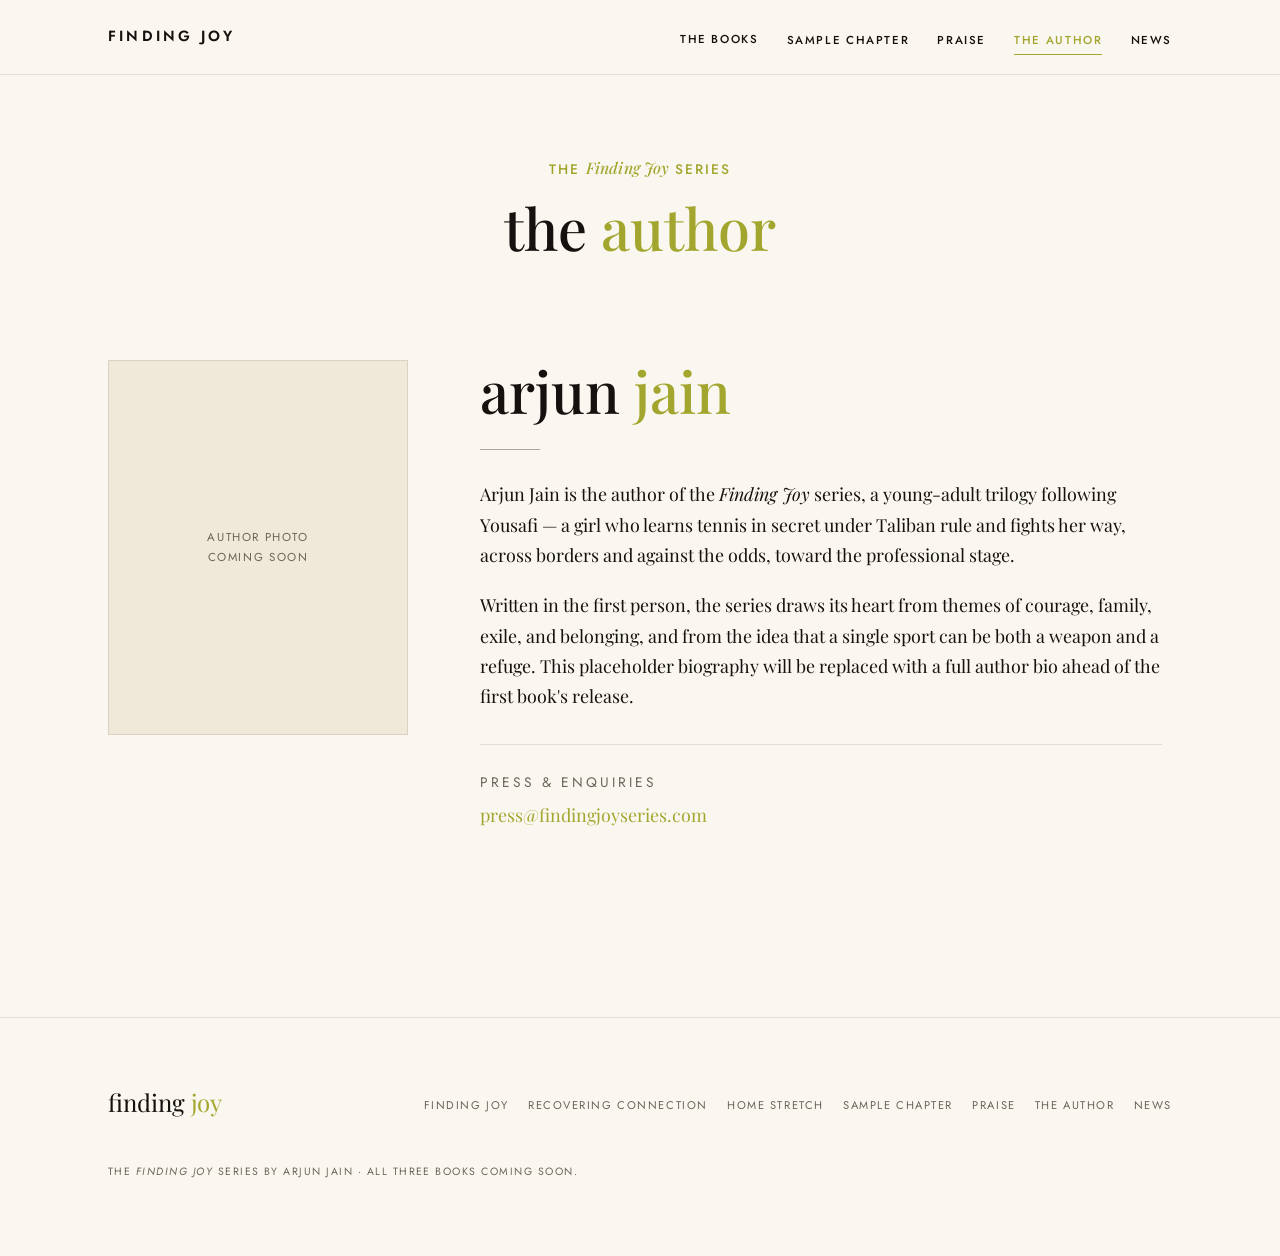
==== author.html @ 0d33d724 "Build Finding Joy series marketing website Static, no-backend marketing site for the "Finding Joy" Y" ====
<!DOCTYPE html>
<html lang="en">
<head>
  <meta charset="UTF-8">
  <meta name="viewport" content="width=device-width, initial-scale=1.0">

  <title>The Author — Arjun Jain | Finding Joy series</title>
  <meta name="description" content="About Arjun Jain, author of the Finding Joy series — a young-adult trilogy about courage, family, exile, and tennis.">
  <link rel="canonical" href="https://findingjoyseries.com/author.html">

  <meta property="og:type" content="profile">
  <meta property="og:site_name" content="Finding Joy">
  <meta property="og:title" content="The Author — Arjun Jain">
  <meta property="og:description" content="About Arjun Jain, author of the Finding Joy series.">
  <meta property="og:url" content="https://findingjoyseries.com/author.html">
  <meta property="og:image" content="https://findingjoyseries.com/assets/covers/finding-joy.jpg">
  <meta name="twitter:card" content="summary_large_image">
  <meta name="twitter:title" content="The Author — Arjun Jain">
  <meta name="twitter:description" content="About Arjun Jain, author of the Finding Joy series.">
  <meta name="twitter:image" content="https://findingjoyseries.com/assets/covers/finding-joy.jpg">

  <link rel="icon" href="favicon.svg" type="image/svg+xml">
  <link rel="preconnect" href="https://fonts.googleapis.com">
  <link rel="preconnect" href="https://fonts.gstatic.com" crossorigin>
  <link href="https://fonts.googleapis.com/css2?family=Playfair+Display:ital,wght@0,400;0,500;0,600;1,400;1,500&family=Cormorant+Garamond:ital@0;1&family=Jost:wght@400;500;600&display=swap" rel="stylesheet">
  <script>document.documentElement.className += " js";</script>
  <link rel="stylesheet" href="assets/css/styles.css">
</head>
<body>
  <a class="skip-link" href="#main">Skip to content</a>

  <header class="nav" data-nav>
    <div class="wrap nav__inner">
      <a class="nav__brand" href="index.html" aria-label="Finding Joy — home">Finding Joy</a>
      <nav aria-label="Primary">
        <ul class="nav__list">
          <li class="nav__item nav__item--has-menu">
            <button type="button" class="nav__link" data-dropdown-trigger aria-expanded="false" aria-haspopup="true">The Books</button>
            <ul class="nav__menu">
              <li><a href="books/finding-joy.html">Finding Joy</a></li>
              <li><a href="books/recovering-connection.html">Recovering Connection</a></li>
              <li><a href="books/home-stretch.html">Home Stretch</a></li>
            </ul>
          </li>
          <li class="nav__item"><a class="nav__link" href="sample-chapter.html">Sample Chapter</a></li>
          <li class="nav__item"><a class="nav__link" href="praise.html">Praise</a></li>
          <li class="nav__item"><a class="nav__link" href="author.html" aria-current="page">The Author</a></li>
          <li class="nav__item"><a class="nav__link" href="news.html">News</a></li>
        </ul>
      </nav>
      <button type="button" class="nav__toggle" data-menu-toggle aria-expanded="false" aria-controls="mobile-menu" aria-label="Open menu">
        <span></span><span></span><span></span>
      </button>
    </div>
  </header>

  <div class="mobile-menu" id="mobile-menu" data-mobile-menu>
    <button type="button" class="mobile-menu__close" data-menu-close aria-label="Close menu">&times;</button>
    <ul class="mobile-menu__list">
      <li>
        <span class="mobile-menu__link" aria-hidden="true">The Books</span>
        <ul class="mobile-menu__sub">
          <li><a href="books/finding-joy.html">Finding Joy</a></li>
          <li><a href="books/recovering-connection.html">Recovering Connection</a></li>
          <li><a href="books/home-stretch.html">Home Stretch</a></li>
        </ul>
      </li>
      <li><a class="mobile-menu__link" href="sample-chapter.html">Sample Chapter</a></li>
      <li><a class="mobile-menu__link" href="praise.html">Praise</a></li>
      <li><a class="mobile-menu__link" href="author.html">The Author</a></li>
      <li><a class="mobile-menu__link" href="news.html">News</a></li>
    </ul>
  </div>

  <main id="main">
    <header class="page-head wrap">
      <p class="series-line">The <em>Finding Joy</em> series</p>
      <h1 class="page-head__title">the <span class="key">author</span></h1>
    </header>

    <section class="section section--tight wrap">
      <div class="author">
        <div class="author__photo-frame reveal">
          <!--
            Author photo: drop a file at assets/author.jpg (portrait, ~4:5).
            If the file is missing, the graceful fallback below is shown.
            The onerror handler hides the broken image and reveals the note.
          -->
          <img src="assets/author.jpg" alt="Portrait of author Arjun Jain"
               onerror="this.style.display='none';this.nextElementSibling.style.display='flex';">
          <div class="author__photo-fallback" style="display:none;">
            <span>Author photo<br>coming soon</span>
          </div>
        </div>

        <div class="author__body reveal">
          <h2 class="author__name">arjun <span style="color:var(--olive);">jain</span></h2>
          <hr class="rule rule--left">

          <!-- REPLACEABLE PLACEHOLDER BIO — swap for the final author biography. -->
          <p>Arjun Jain is the author of the <em>Finding Joy</em> series, a young-adult trilogy
          following Yousafi — a girl who learns tennis in secret under Taliban rule and fights her
          way, across borders and against the odds, toward the professional stage.</p>
          <p>Written in the first person, the series draws its heart from themes of courage, family,
          exile, and belonging, and from the idea that a single sport can be both a weapon and a
          refuge. This placeholder biography will be replaced with a full author bio ahead of the
          first book's release.</p>
          <!-- END REPLACEABLE PLACEHOLDER BIO -->

          <div class="author__contact">
            <p class="author__contact-label">Press &amp; enquiries</p>
            <!-- TODO: replace with a real contact address before launch. -->
            <p><a href="mailto:press@findingjoyseries.com">press@findingjoyseries.com</a></p>
          </div>
        </div>
      </div>
    </section>
  </main>

  <footer class="footer">
    <div class="wrap footer__inner">
      <a class="footer__brand" href="index.html">finding <span class="key">joy</span></a>
      <ul class="footer__nav">
        <li><a href="books/finding-joy.html">Finding Joy</a></li>
        <li><a href="books/recovering-connection.html">Recovering Connection</a></li>
        <li><a href="books/home-stretch.html">Home Stretch</a></li>
        <li><a href="sample-chapter.html">Sample Chapter</a></li>
        <li><a href="praise.html">Praise</a></li>
        <li><a href="author.html">The Author</a></li>
        <li><a href="news.html">News</a></li>
      </ul>
      <p class="footer__meta">The <em>Finding Joy</em> series by Arjun Jain · All three books coming soon.</p>
    </div>
  </footer>

  <script src="assets/js/main.js"></script>
</body>
</html>
---- assets/css/styles.css ----
/* ============================================================
   FINDING JOY — series marketing site
   Design system derived directly from the book covers.
   Palette, type roles and the thin-rule divider all mirror
   the printed covers. Keep specificity flat and predictable.
   ============================================================ */

/* ----- 1. DESIGN TOKENS ----------------------------------- */
:root {
  /* Palette — pulled from the covers */
  --ivory: #FAF7F0;   /* page background — warm off-white */
  --ink:   #14110F;   /* primary text, first title line */
  --olive: #A3A62E;   /* accent — second title line, links, rules */
  --warm:  #C8A87C;   /* secondary warm tone (golden light) */
  --muted: #6B6459;   /* captions, metadata, secondary text */

  /* Derived tints */
  --ink-10: rgba(20, 17, 15, 0.10);
  --ink-15: rgba(20, 17, 15, 0.15);
  --ink-60: rgba(20, 17, 15, 0.60);
  --olive-12: rgba(163, 166, 46, 0.12);

  /* Type families */
  --serif: "Playfair Display", "Cormorant Garamond", Georgia, "Times New Roman", serif;
  --sans:  "Jost", "Montserrat", system-ui, -apple-system, "Segoe UI", sans-serif;

  /* Fluid type scale */
  --step--1: clamp(0.78rem, 0.75rem + 0.15vw, 0.86rem);
  --step-0:  clamp(1rem, 0.96rem + 0.2vw, 1.12rem);
  --step-1:  clamp(1.2rem, 1.1rem + 0.5vw, 1.5rem);
  --step-2:  clamp(1.5rem, 1.3rem + 1vw, 2.2rem);
  --step-3:  clamp(2.2rem, 1.7rem + 2.4vw, 3.6rem);
  --step-4:  clamp(3rem, 2rem + 5vw, 6rem);

  /* Rhythm */
  --measure: 64ch;
  --gutter: clamp(1.25rem, 4vw, 3rem);
  --section-y: clamp(3.5rem, 8vw, 7rem);
  --nav-h: 74px;

  /* Letter-spacing for the sans role */
  --track: 0.22em;
  --track-tight: 0.14em;
}

/* ----- 2. RESET / BASE ------------------------------------ */
*, *::before, *::after { box-sizing: border-box; }

html {
  scroll-behavior: smooth;
  -webkit-text-size-adjust: 100%;
}

body {
  margin: 0;
  background: var(--ivory);
  color: var(--ink);
  font-family: var(--serif);
  font-size: var(--step-0);
  line-height: 1.7;
  font-feature-settings: "kern" 1, "liga" 1;
  -webkit-font-smoothing: antialiased;
  text-rendering: optimizeLegibility;
}

img { max-width: 100%; height: auto; display: block; }

a { color: var(--olive); text-decoration: none; }
a:hover { text-decoration: underline; text-underline-offset: 0.25em; }

h1, h2, h3, h4 { margin: 0; font-weight: 500; line-height: 1.05; }
p { margin: 0 0 1.1em; }

::selection { background: var(--olive-12); }

/* Visible keyboard focus — olive ring */
:focus-visible {
  outline: 2px solid var(--olive);
  outline-offset: 3px;
}

/* ----- 3. ACCESSIBILITY HELPERS --------------------------- */
.skip-link {
  position: absolute;
  left: 50%;
  top: 0;
  transform: translate(-50%, -120%);
  background: var(--ink);
  color: var(--ivory);
  padding: 0.7em 1.4em;
  font-family: var(--sans);
  font-size: var(--step--1);
  letter-spacing: var(--track-tight);
  text-transform: uppercase;
  z-index: 200;
  transition: transform 0.2s ease;
}
.skip-link:focus { transform: translate(-50%, 0); text-decoration: none; }

.visually-hidden {
  position: absolute !important;
  width: 1px; height: 1px;
  padding: 0; margin: -1px;
  overflow: hidden; clip: rect(0 0 0 0);
  white-space: nowrap; border: 0;
}

/* ----- 4. LAYOUT PRIMITIVES ------------------------------- */
.wrap {
  width: 100%;
  max-width: 1160px;
  margin-inline: auto;
  padding-inline: var(--gutter);
}
.wrap--narrow { max-width: 820px; }

.section { padding-block: var(--section-y); }
.section--tight { padding-block: clamp(2.5rem, 5vw, 4rem); }

.center { text-align: center; }
.stack > * + * { margin-top: 1.1em; }

/* ----- 5. SHARED TYPE ROLES ------------------------------- */

/* Role 3: geometric sans, all caps, wide tracking */
.eyebrow,
.label,
.nav__link,
.btn,
.badge,
.series-line {
  font-family: var(--sans);
  text-transform: uppercase;
}

/* Role 4: series line — small uppercase olive, italic serif "Finding Joy" */
.series-line {
  font-size: var(--step--1);
  letter-spacing: var(--track-tight);
  color: var(--olive);
  font-weight: 500;
}
.series-line em,
.series-line .serieswordmark {
  font-family: var(--serif);
  font-style: italic;
  text-transform: none;
  letter-spacing: 0.01em;
  font-size: 1.15em;
}

/* Generic eyebrow (e.g. "BOOK 1 · SAMPLE CHAPTER") */
.eyebrow {
  font-size: var(--step--1);
  letter-spacing: var(--track);
  color: var(--olive);
  font-weight: 500;
  margin: 0 0 1.4rem;
}

/* Signature detail: short thin centered rule between title & byline */
.rule {
  width: 60px;
  height: 1px;
  border: 0;
  background: var(--ink);
  opacity: 0.35;
  margin: 1.8rem auto;
}
.rule--left { margin-inline: 0; }

/* Role 1: display / book titles — lowercase serif, two lines */
.book-title {
  font-family: var(--serif);
  text-transform: lowercase;
  font-weight: 500;
  line-height: 0.98;
  letter-spacing: -0.01em;
  margin: 0;
}
.book-title .line-1 { display: block; color: var(--ink); }
.book-title .line-2 { display: block; color: var(--olive); }

/* Role 2: tagline — serif, generous leading, one olive key word */
.tagline {
  font-family: var(--serif);
  font-weight: 400;
  color: var(--ink);
  line-height: 1.5;
}
.tagline .key { color: var(--olive); }

/* ----- 6. BUTTONS ----------------------------------------- */
/* Thin-bordered rectangles, uppercase, letter-spaced. No pills. */
.btn {
  display: inline-block;
  font-size: var(--step--1);
  letter-spacing: var(--track);
  font-weight: 500;
  color: var(--ink);
  border: 1px solid var(--ink);
  background: transparent;
  padding: 0.9em 1.8em;
  cursor: pointer;
  transition: background-color 0.25s ease, color 0.25s ease;
  text-align: center;
}
.btn:hover {
  background: var(--ink);
  color: var(--ivory);
  text-decoration: none;
}
.btn--olive { border-color: var(--olive); color: var(--olive); }
.btn--olive:hover { background: var(--olive); color: var(--ivory); }

/* Inert "Coming Soon" retailer buttons */
.btn--inert {
  opacity: 0.45;
  cursor: not-allowed;
  border-style: dashed;
}
.btn--inert:hover { background: transparent; color: var(--ink); text-decoration: none; }

/* ----- 7. BADGES ------------------------------------------ */
.badge {
  display: inline-block;
  font-family: var(--sans);
  font-size: 0.7rem;
  letter-spacing: var(--track);
  font-weight: 500;
  color: var(--olive);
  border: 1px solid var(--olive);
  padding: 0.45em 0.9em;
  line-height: 1;
}
.badge--solid { background: var(--olive); color: var(--ivory); border-color: var(--olive); }

/* ============================================================
   8. NAVIGATION
   ============================================================ */
.nav {
  position: sticky;
  top: 0;
  z-index: 100;
  background: var(--ivory);
  border-bottom: 1px solid var(--ink-10);
  transition: padding 0.25s ease, box-shadow 0.25s ease;
}
.nav__inner {
  display: flex;
  align-items: center;
  justify-content: space-between;
  gap: 1rem;
  height: var(--nav-h);
  transition: height 0.25s ease;
}
/* Condense slightly on scroll */
.nav.is-scrolled .nav__inner { height: 60px; }

.nav__brand {
  font-family: var(--sans);
  text-transform: uppercase;
  letter-spacing: var(--track);
  font-size: 0.92rem;
  font-weight: 600;
  color: var(--ink);
  white-space: nowrap;
}
.nav__brand:hover { text-decoration: none; color: var(--olive); }

.nav__list {
  display: flex;
  align-items: center;
  gap: clamp(1rem, 2.2vw, 2rem);
  list-style: none;
  margin: 0;
  padding: 0;
}
.nav__link {
  font-size: 0.72rem;
  letter-spacing: var(--track-tight);
  font-weight: 500;
  color: var(--ink);
  padding: 0.5em 0;
  background: none;
  border: 0;
  cursor: pointer;
}
.nav__link:hover,
.nav__link[aria-current="page"] { color: var(--olive); text-decoration: none; }
.nav__link[aria-current="page"] { border-bottom: 1px solid var(--olive); }

/* Dropdown — THE BOOKS */
.nav__item--has-menu { position: relative; }
.nav__menu {
  position: absolute;
  top: 100%;
  left: 50%;
  transform: translateX(-50%);
  min-width: 232px;
  background: var(--ivory);
  border: 1px solid var(--ink-10);
  padding: 0.5rem 0;
  margin-top: 0.4rem;
  list-style: none;
  opacity: 0;
  visibility: hidden;
  transition: opacity 0.18s ease, visibility 0.18s ease;
}
.nav__item--has-menu:hover .nav__menu,
.nav__item--has-menu:focus-within .nav__menu,
.nav__menu.is-open { opacity: 1; visibility: visible; }
.nav__menu li { margin: 0; }
.nav__menu a {
  display: block;
  padding: 0.6em 1.4em;
  font-family: var(--serif);
  text-transform: none;
  letter-spacing: normal;
  font-size: 0.98rem;
  color: var(--ink);
}
.nav__menu a:hover { color: var(--olive); background: var(--olive-12); text-decoration: none; }

.nav__toggle {
  display: none;
  flex-direction: column;
  justify-content: center;
  gap: 5px;
  width: 40px; height: 40px;
  background: none; border: 0; padding: 8px; cursor: pointer;
}
.nav__toggle span {
  display: block; height: 1.5px; width: 100%;
  background: var(--ink); transition: transform 0.25s ease, opacity 0.25s ease;
}

/* Full-screen mobile overlay */
.mobile-menu {
  position: fixed;
  inset: 0;
  z-index: 150;
  background: var(--ivory);
  display: flex;
  flex-direction: column;
  padding: calc(var(--nav-h) + 1rem) var(--gutter) 2rem;
  transform: translateY(-100%);
  visibility: hidden;
  transition: transform 0.32s ease, visibility 0.32s ease;
  overflow-y: auto;
}
.mobile-menu.is-open { transform: translateY(0); visibility: visible; }
.mobile-menu__close {
  position: absolute;
  top: 18px; right: var(--gutter);
  width: 44px; height: 44px;
  background: none; border: 0; cursor: pointer;
  font-size: 1.8rem; color: var(--ink); line-height: 1;
}
.mobile-menu__list { list-style: none; margin: 0; padding: 0; }
.mobile-menu__list > li { border-bottom: 1px solid var(--ink-10); }
.mobile-menu__link {
  display: block;
  font-family: var(--sans);
  text-transform: uppercase;
  letter-spacing: var(--track-tight);
  font-size: 1.05rem;
  color: var(--ink);
  padding: 1.05rem 0;
}
.mobile-menu__link:hover { color: var(--olive); text-decoration: none; }
.mobile-menu__sub { list-style: none; margin: 0 0 0.8rem; padding: 0 0 0 1rem; }
.mobile-menu__sub a {
  display: block;
  font-family: var(--serif);
  text-transform: none;
  font-size: 1rem;
  color: var(--muted);
  padding: 0.5rem 0;
}

/* ============================================================
   9. HERO (home)
   ============================================================ */
.hero {
  position: relative;
  min-height: min(88vh, 780px);
  display: grid;
  align-items: center;
  overflow: hidden;
  background: linear-gradient(180deg, var(--ivory) 0%, #f3ecdd 100%);
}
.hero__inner {
  position: relative;
  z-index: 2;
  text-align: center;
  padding-block: clamp(3rem, 9vw, 6rem);
}
.hero__tagline {
  font-size: var(--step-1);
  max-width: 22ch;
  margin-inline: auto;
}
.hero__title {
  font-family: var(--serif);
  text-transform: lowercase;
  font-weight: 500;
  line-height: 0.92;
  margin: 1.2rem 0 0.4rem;
  letter-spacing: -0.015em;
}
.hero__title .line-1 { display: block; color: var(--ink); font-size: var(--step-4); }
.hero__title .line-2 { display: block; color: var(--olive); font-size: var(--step-4); }
.hero__coming {
  font-family: var(--sans);
  text-transform: uppercase;
  letter-spacing: var(--track);
  font-size: var(--step--1);
  color: var(--muted);
  margin-top: 1.6rem;
}
.hero__coming strong { color: var(--olive); font-weight: 600; }
.hero__byline {
  font-family: var(--sans);
  text-transform: uppercase;
  letter-spacing: var(--track);
  font-size: var(--step--1);
  color: var(--ink);
  margin-top: 0.4rem;
}

/* ============================================================
   10. SECTION HEADINGS
   ============================================================ */
.section-head { text-align: center; margin-bottom: clamp(2rem, 5vw, 3.5rem); }
.section-head__title {
  font-family: var(--serif);
  text-transform: lowercase;
  font-size: var(--step-2);
  color: var(--ink);
}
.section-head__title .key { color: var(--olive); }
.lead {
  font-size: var(--step-1);
  color: var(--ink);
  max-width: 46ch;
  margin-inline: auto;
  line-height: 1.6;
}

/* ============================================================
   11. BOOKS ROW (home)
   ============================================================ */
.books-row {
  display: grid;
  grid-template-columns: repeat(3, 1fr);
  gap: clamp(1.5rem, 4vw, 3rem);
}
.book-card { text-align: center; }
.book-card__cover {
  position: relative;
  display: block;
  overflow: hidden;
  border: 1px solid var(--ink-10);
}
.book-card__cover img {
  width: 100%;
  aspect-ratio: 1024 / 1536;
  object-fit: cover;
  transition: transform 0.6s ease;
}
.book-card__cover:hover img { transform: scale(1.03); }
.book-card__badge {
  position: absolute;
  top: 0.9rem; left: 0.9rem;
  background: var(--ivory);
}
.book-card__title {
  font-family: var(--serif);
  text-transform: lowercase;
  font-size: var(--step-1);
  margin-top: 1.2rem;
  line-height: 1;
}
.book-card__title .line-1 { color: var(--ink); }
.book-card__title .line-2 { color: var(--olive); }
.book-card__tagline {
  font-size: var(--step--1);
  color: var(--muted);
  margin-top: 0.6rem;
  line-height: 1.5;
}
.book-card__tagline .key { color: var(--olive); }
.book-card__link {
  display: inline-block;
  margin-top: 0.9rem;
  font-family: var(--sans);
  text-transform: uppercase;
  letter-spacing: var(--track-tight);
  font-size: 0.68rem;
  color: var(--ink);
  border-bottom: 1px solid var(--olive);
  padding-bottom: 2px;
}
.book-card__link:hover { color: var(--olive); text-decoration: none; }

/* ============================================================
   12. PULL-QUOTE BLOCK
   ============================================================ */
.pullquote {
  background: #f3ecdd;
  text-align: center;
}
.pullquote__text {
  font-family: var(--serif);
  font-style: italic;
  font-size: var(--step-2);
  line-height: 1.4;
  color: var(--ink);
  max-width: 24ch;
  margin: 0 auto;
}
.pullquote__cite {
  display: block;
  font-family: var(--sans);
  font-style: normal;
  text-transform: uppercase;
  letter-spacing: var(--track);
  font-size: var(--step--1);
  color: var(--muted);
  margin-top: 1.8rem;
}

/* ============================================================
   13. ENDORSEMENTS
   ============================================================ */
.endorse-grid {
  display: grid;
  grid-template-columns: repeat(auto-fit, minmax(280px, 1fr));
  gap: clamp(1.25rem, 3vw, 2rem);
}
.endorse-card {
  border: 1px solid var(--ink-10);
  padding: clamp(1.6rem, 3vw, 2.4rem);
  position: relative;
  background: var(--ivory);
  display: flex;
  flex-direction: column;
}
.endorse-card__quote {
  font-family: var(--serif);
  font-size: var(--step-0);
  line-height: 1.6;
  color: var(--ink);
  position: relative;
  padding-top: 1.6rem;
}
.endorse-card__quote::before {
  content: "\201C";
  position: absolute;
  top: -0.35em; left: -0.06em;
  font-family: var(--serif);
  font-size: 3.4rem;
  line-height: 1;
  color: var(--olive);
}
.endorse-card__attr {
  margin-top: auto;
  padding-top: 1.4rem;
}
.endorse-card__name {
  font-family: var(--sans);
  text-transform: uppercase;
  letter-spacing: var(--track-tight);
  font-size: var(--step--1);
  color: var(--ink);
  font-weight: 600;
}
.endorse-card__credential {
  font-family: var(--sans);
  text-transform: uppercase;
  letter-spacing: var(--track-tight);
  font-size: 0.72rem;
  color: var(--muted);
  margin-top: 0.3rem;
}
/* Featured cards render larger */
.endorse-card--featured {
  grid-column: span 2;
  border-color: var(--olive);
}
.endorse-card--featured .endorse-card__quote { font-size: var(--step-1); }
@media (max-width: 620px) {
  .endorse-card--featured { grid-column: span 1; }
}

/* ============================================================
   14. NEWSLETTER
   ============================================================ */
.newsletter { text-align: center; background: var(--ink); color: var(--ivory); }
.newsletter .section-head__title { color: var(--ivory); }
.newsletter .lead { color: rgba(250, 247, 240, 0.78); }
.newsletter__form {
  display: flex;
  gap: 0.75rem;
  max-width: 480px;
  margin: 2rem auto 0;
  flex-wrap: wrap;
  justify-content: center;
}
.newsletter__input {
  flex: 1 1 240px;
  background: transparent;
  border: 1px solid rgba(250, 247, 240, 0.4);
  color: var(--ivory);
  font-family: var(--sans);
  font-size: var(--step--1);
  letter-spacing: var(--track-tight);
  padding: 0.9em 1.1em;
}
.newsletter__input::placeholder { color: rgba(250, 247, 240, 0.5); }
.newsletter__input:focus-visible { outline-color: var(--warm); }
.newsletter .btn {
  color: var(--ivory);
  border-color: var(--ivory);
}
.newsletter .btn:hover { background: var(--ivory); color: var(--ink); }
.newsletter__note {
  font-family: var(--sans);
  text-transform: uppercase;
  letter-spacing: var(--track-tight);
  font-size: 0.72rem;
  color: var(--warm);
  min-height: 1.2em;
  margin-top: 1.2rem;
}

/* ============================================================
   15. BOOK PAGE (detail)
   ============================================================ */
.book-detail {
  display: grid;
  grid-template-columns: minmax(0, 0.85fr) minmax(0, 1fr);
  gap: clamp(2rem, 6vw, 5rem);
  align-items: start;
}
.book-detail__cover {
  border: 1px solid var(--ink-10);
  position: sticky;
  top: calc(var(--nav-h) + 1.5rem);
}
.book-detail__cover img { width: 100%; aspect-ratio: 1024 / 1536; object-fit: cover; }
.book-detail__body { padding-top: 0.5rem; }
.book-detail__title {
  font-size: var(--step-3);
  margin: 1rem 0 1.4rem;
}
.book-detail__tagline {
  font-size: var(--step-1);
  max-width: 28ch;
  margin-bottom: 1.8rem;
}
.book-detail__desc {
  color: var(--ink);
  max-width: 60ch;
}
.book-detail__desc p { margin-bottom: 1em; }

@media (max-width: 760px) {
  .book-detail { grid-template-columns: 1fr; }
  .book-detail__cover {
    position: static;
    max-width: 320px;
    margin-inline: auto;
  }
  .book-detail__body { text-align: center; }
  .book-detail__tagline, .book-detail__desc { margin-inline: auto; }
  .book-detail .rule { margin-inline: auto; }
}

/* ----- Purchase links block ------------------------------- */
.purchase {
  border-top: 1px solid var(--ink-10);
  margin-top: 2.4rem;
  padding-top: 2rem;
}
.purchase__label {
  font-family: var(--sans);
  text-transform: uppercase;
  letter-spacing: var(--track);
  font-size: var(--step--1);
  color: var(--muted);
  margin-bottom: 1.2rem;
}
.purchase__list {
  display: grid;
  grid-template-columns: repeat(auto-fit, minmax(150px, 1fr));
  gap: 0.75rem;
  list-style: none;
  margin: 0; padding: 0;
}
.purchase__note {
  font-family: var(--sans);
  text-transform: uppercase;
  letter-spacing: var(--track-tight);
  font-size: 0.68rem;
  color: var(--muted);
  margin-top: 1.2rem;
}

/* ============================================================
   16. SAMPLE CHAPTER (reading page)
   ============================================================ */
.reading-progress {
  position: fixed;
  top: 0; left: 0;
  height: 2px;
  width: 0;
  background: var(--olive);
  z-index: 120;
  transition: width 0.05s linear;
}
.reader {
  max-width: 40rem;   /* ~ 64ch measure */
  margin-inline: auto;
  padding-block: clamp(3rem, 7vw, 5.5rem);
}
.reader__head { text-align: center; margin-bottom: 3rem; }
.reader__title {
  font-family: var(--serif);
  text-transform: lowercase;
  font-size: var(--step-3);
  color: var(--ink);
  line-height: 1;
}
.reader__subtitle {
  font-family: var(--serif);
  font-style: italic;
  color: var(--muted);
  font-size: var(--step-1);
  margin-top: 0.6rem;
}
.reader__body { font-size: var(--step-0); line-height: 1.8; }
.reader__body p { margin: 0 0 1.5em; text-align: left; }
/* Interior-monologue lines set apart in olive italic serif */
.reader__body .inner-thought {
  color: var(--olive);
  font-style: italic;
  text-align: center;
  margin-block: 2em;
}
/* Umpire calls / score announcements — quiet, centered */
.reader__body .callout {
  font-style: italic;
  color: var(--muted);
  text-align: center;
}
.reader__scoreline {
  font-family: var(--sans);
  letter-spacing: var(--track-tight);
  color: var(--muted);
  font-style: normal;
}
.reader__end {
  text-align: center;
  margin-top: 3.5rem;
  padding-top: 2.5rem;
  border-top: 1px solid var(--ink-10);
}

/* ============================================================
   17. AUTHOR
   ============================================================ */
.author {
  display: grid;
  grid-template-columns: 300px 1fr;
  gap: clamp(2rem, 6vw, 4.5rem);
  align-items: start;
}
.author__photo-frame {
  border: 1px solid var(--ink-10);
  background: #f0e8d8;
  aspect-ratio: 4 / 5;
  overflow: hidden;
  position: sticky;
  top: calc(var(--nav-h) + 1.5rem);
}
.author__photo-frame img { width: 100%; height: 100%; object-fit: cover; }
.author__photo-fallback {
  display: flex;
  align-items: center;
  justify-content: center;
  height: 100%;
  text-align: center;
  padding: 1.5rem;
}
.author__photo-fallback span {
  font-family: var(--sans);
  text-transform: uppercase;
  letter-spacing: var(--track-tight);
  font-size: 0.72rem;
  color: var(--muted);
}
.author__body { max-width: 62ch; }
.author__name {
  font-family: var(--serif);
  text-transform: lowercase;
  font-size: var(--step-3);
  color: var(--ink);
}
.author__contact {
  margin-top: 2rem;
  padding-top: 1.6rem;
  border-top: 1px solid var(--ink-10);
}
.author__contact-label {
  font-family: var(--sans);
  text-transform: uppercase;
  letter-spacing: var(--track);
  font-size: var(--step--1);
  color: var(--muted);
  margin-bottom: 0.4rem;
}
@media (max-width: 720px) {
  .author { grid-template-columns: 1fr; }
  .author__photo-frame { position: static; max-width: 260px; margin-inline: auto; }
}

/* ============================================================
   18. NEWS
   ============================================================ */
.news-list { list-style: none; margin: 0; padding: 0; max-width: 680px; margin-inline: auto; }
.news-item {
  padding-block: clamp(1.6rem, 3vw, 2.2rem);
  border-bottom: 1px solid var(--ink-10);
}
.news-item:first-child { padding-top: 0; }
.news-item__date {
  font-family: var(--sans);
  text-transform: uppercase;
  letter-spacing: var(--track-tight);
  font-size: 0.72rem;
  color: var(--olive);
  margin-bottom: 0.5rem;
}
.news-item__title {
  font-family: var(--serif);
  font-size: var(--step-1);
  color: var(--ink);
  margin-bottom: 0.5rem;
  line-height: 1.2;
}
.news-item__body { color: var(--muted); margin: 0; }

/* ============================================================
   19. PAGE HEADER (interior pages)
   ============================================================ */
.page-head {
  text-align: center;
  padding-block: clamp(3rem, 7vw, 5rem) clamp(1.5rem, 3vw, 2.5rem);
}
.page-head__title {
  font-family: var(--serif);
  text-transform: lowercase;
  font-size: var(--step-3);
  color: var(--ink);
}
.page-head__title .key { color: var(--olive); }
.page-head__intro {
  font-size: var(--step-1);
  color: var(--muted);
  max-width: 44ch;
  margin: 1rem auto 0;
}

/* ============================================================
   20. FOOTER
   ============================================================ */
.footer {
  border-top: 1px solid var(--ink-10);
  padding-block: clamp(2.5rem, 5vw, 4rem);
  margin-top: var(--section-y);
}
.footer__inner {
  display: flex;
  flex-wrap: wrap;
  gap: 1.5rem 2.5rem;
  align-items: center;
  justify-content: space-between;
}
.footer__brand {
  font-family: var(--serif);
  text-transform: lowercase;
  font-size: var(--step-1);
  color: var(--ink);
}
.footer__brand .key { color: var(--olive); }
.footer__nav { display: flex; flex-wrap: wrap; gap: 1.2rem; list-style: none; margin: 0; padding: 0; }
.footer__nav a {
  font-family: var(--sans);
  text-transform: uppercase;
  letter-spacing: var(--track-tight);
  font-size: 0.7rem;
  color: var(--muted);
}
.footer__nav a:hover { color: var(--olive); text-decoration: none; }
.footer__meta {
  width: 100%;
  font-family: var(--sans);
  text-transform: uppercase;
  letter-spacing: var(--track-tight);
  font-size: 0.66rem;
  color: var(--muted);
  margin-top: 1rem;
}

/* ============================================================
   21. SCROLL REVEAL
   ============================================================ */
/* Content is visible by default; only hidden once JS confirms it can
   reveal it (the <html> element gets a `js` class in the page <head>).
   This keeps everything readable with JavaScript disabled. */
.reveal {
  transition: opacity 0.7s ease, transform 0.7s ease;
  will-change: opacity, transform;
}
.js .reveal { opacity: 0; transform: translateY(18px); }
.reveal.is-visible { opacity: 1; transform: none; }

/* ============================================================
   22. RESPONSIVE — nav & books row
   ============================================================ */
@media (max-width: 900px) {
  .nav__list { display: none; }
  .nav__toggle { display: flex; }
}

@media (max-width: 720px) {
  .books-row { grid-template-columns: 1fr; max-width: 340px; margin-inline: auto; }
  .book-card__title { font-size: var(--step-2); }
}

/* ============================================================
   23. MOTION PREFERENCES
   ============================================================ */
@media (prefers-reduced-motion: reduce) {
  html { scroll-behavior: auto; }
  *, *::before, *::after {
    animation-duration: 0.001ms !important;
    animation-iteration-count: 1 !important;
    transition-duration: 0.001ms !important;
  }
  .js .reveal { opacity: 1; transform: none; }
}
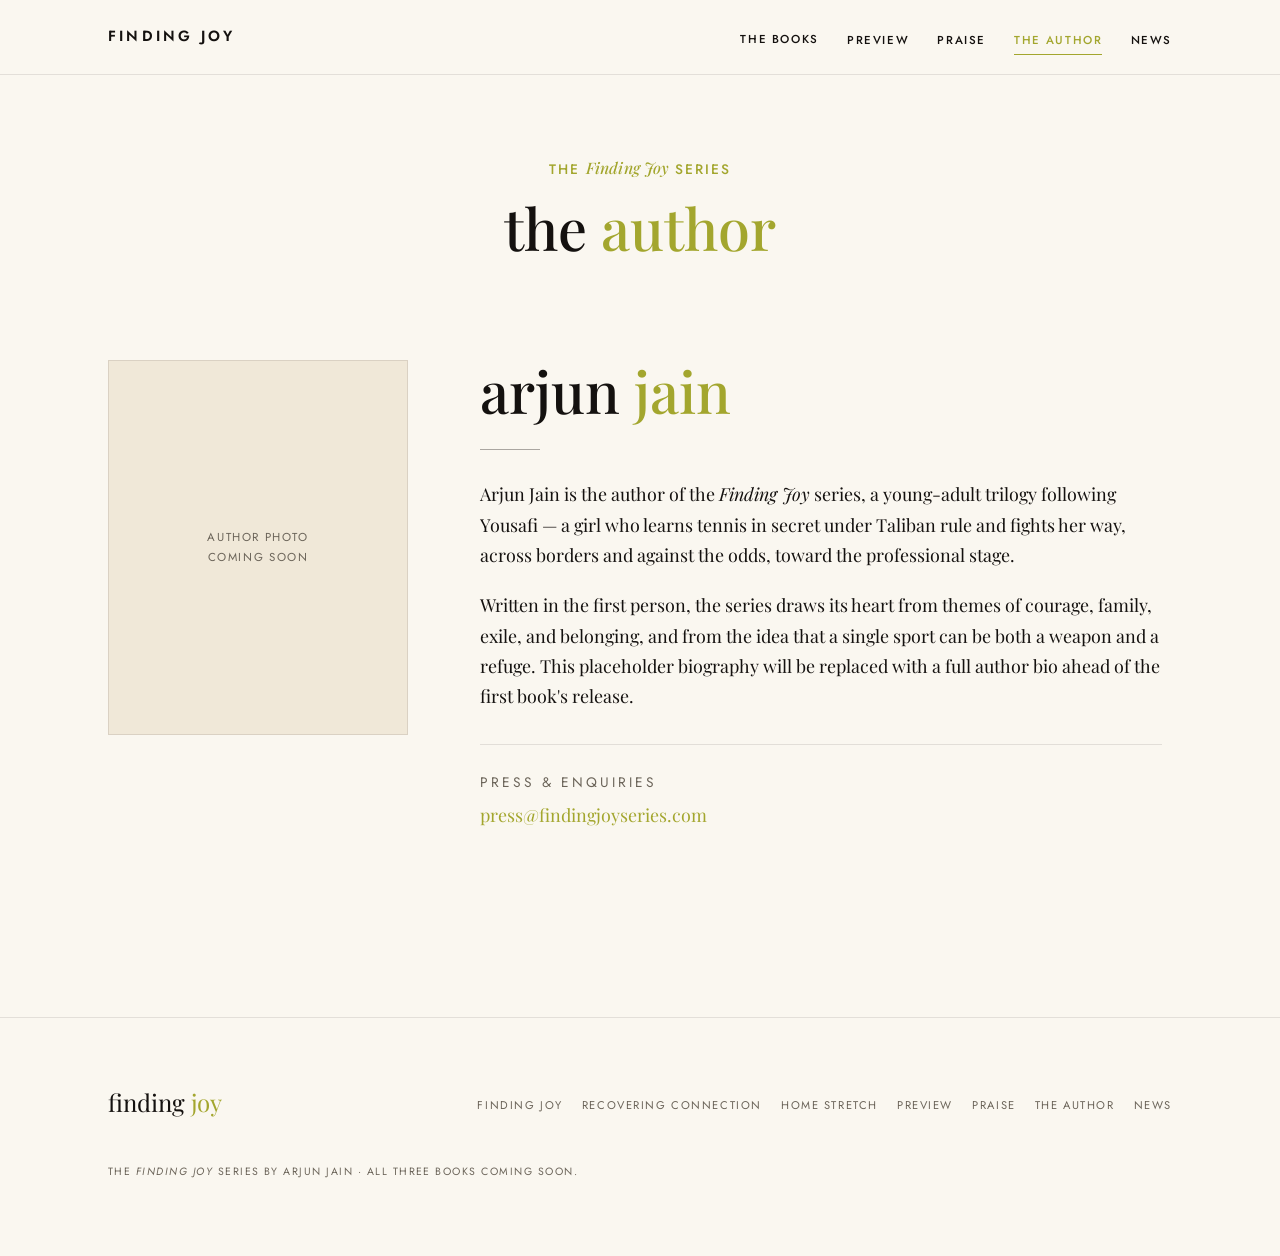
==== commit ab162b5b: "Rename 'Sample Chapter' to 'Preview' across the site Relabel the nav item, mobile menu, footer links" ====
--- a/author.html
+++ b/author.html
@@ -42,7 +42,7 @@
               <li><a href="books/home-stretch.html">Home Stretch</a></li>
             </ul>
           </li>
-          <li class="nav__item"><a class="nav__link" href="sample-chapter.html">Sample Chapter</a></li>
+          <li class="nav__item"><a class="nav__link" href="sample-chapter.html">Preview</a></li>
           <li class="nav__item"><a class="nav__link" href="praise.html">Praise</a></li>
           <li class="nav__item"><a class="nav__link" href="author.html" aria-current="page">The Author</a></li>
           <li class="nav__item"><a class="nav__link" href="news.html">News</a></li>
@@ -65,7 +65,7 @@
           <li><a href="books/home-stretch.html">Home Stretch</a></li>
         </ul>
       </li>
-      <li><a class="mobile-menu__link" href="sample-chapter.html">Sample Chapter</a></li>
+      <li><a class="mobile-menu__link" href="sample-chapter.html">Preview</a></li>
       <li><a class="mobile-menu__link" href="praise.html">Praise</a></li>
       <li><a class="mobile-menu__link" href="author.html">The Author</a></li>
       <li><a class="mobile-menu__link" href="news.html">News</a></li>
@@ -124,7 +124,7 @@
         <li><a href="books/finding-joy.html">Finding Joy</a></li>
         <li><a href="books/recovering-connection.html">Recovering Connection</a></li>
         <li><a href="books/home-stretch.html">Home Stretch</a></li>
-        <li><a href="sample-chapter.html">Sample Chapter</a></li>
+        <li><a href="sample-chapter.html">Preview</a></li>
         <li><a href="praise.html">Praise</a></li>
         <li><a href="author.html">The Author</a></li>
         <li><a href="news.html">News</a></li>
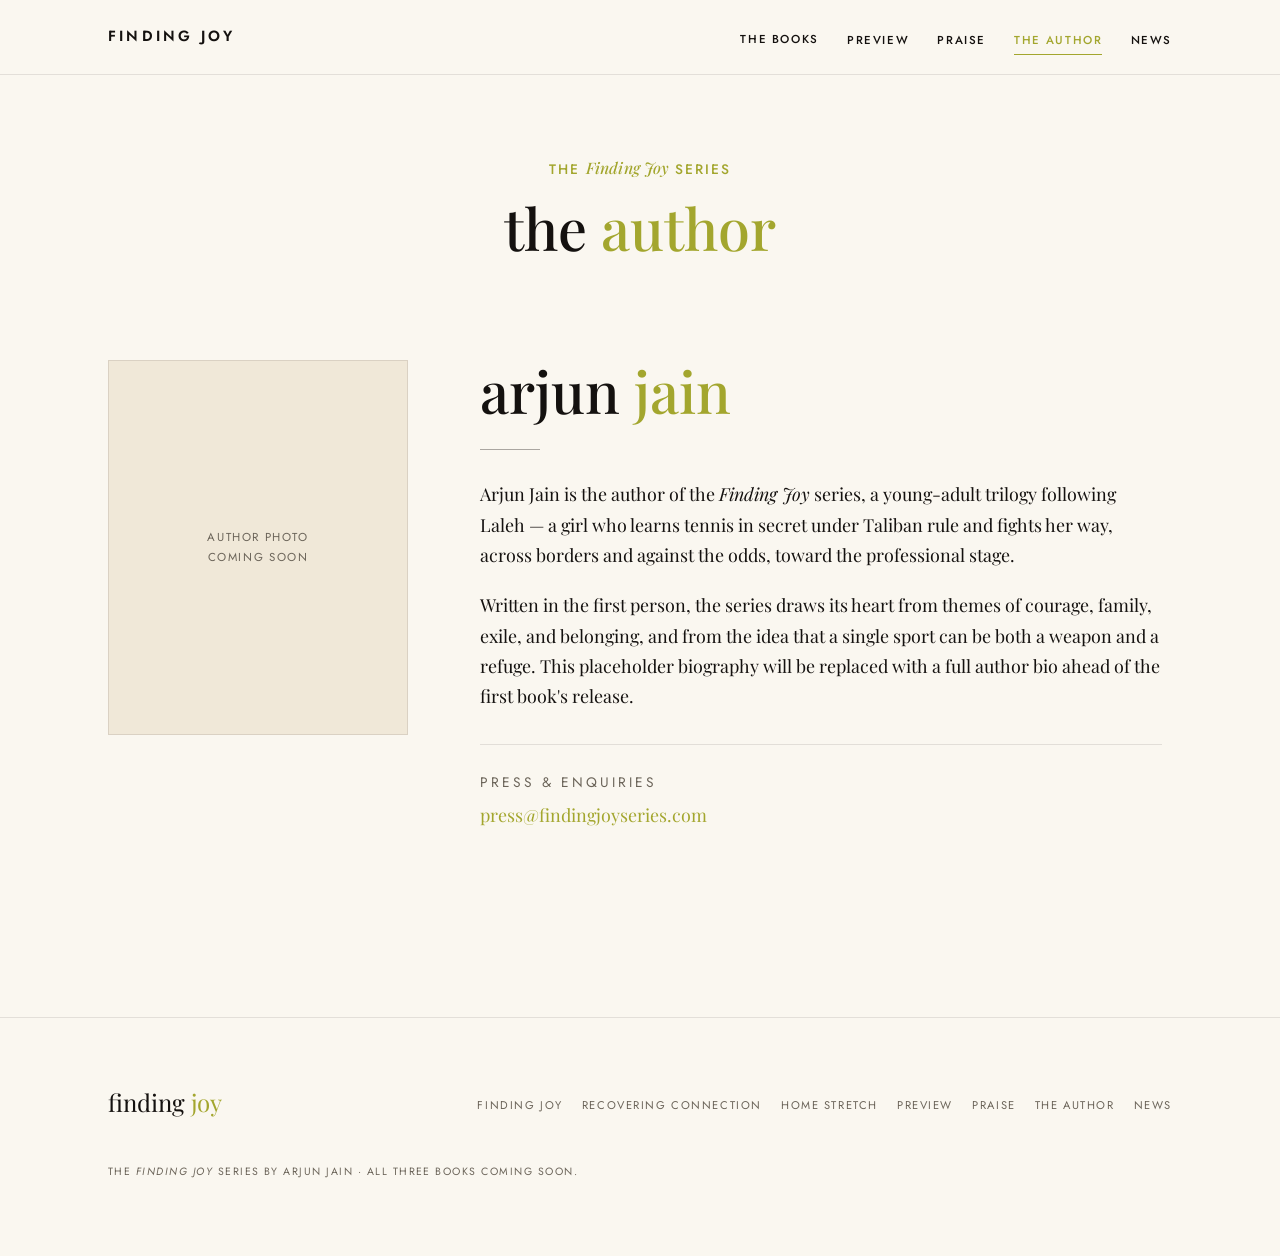
==== commit 5e867ada: "Use protagonist's first name (Laleh) in summary copy Replace the surname 'Yousafi' with her first na" ====
--- a/author.html
+++ b/author.html
@@ -99,7 +99,7 @@
 
           <!-- REPLACEABLE PLACEHOLDER BIO — swap for the final author biography. -->
           <p>Arjun Jain is the author of the <em>Finding Joy</em> series, a young-adult trilogy
-          following Yousafi — a girl who learns tennis in secret under Taliban rule and fights her
+          following Laleh — a girl who learns tennis in secret under Taliban rule and fights her
           way, across borders and against the odds, toward the professional stage.</p>
           <p>Written in the first person, the series draws its heart from themes of courage, family,
           exile, and belonging, and from the idea that a single sport can be both a weapon and a
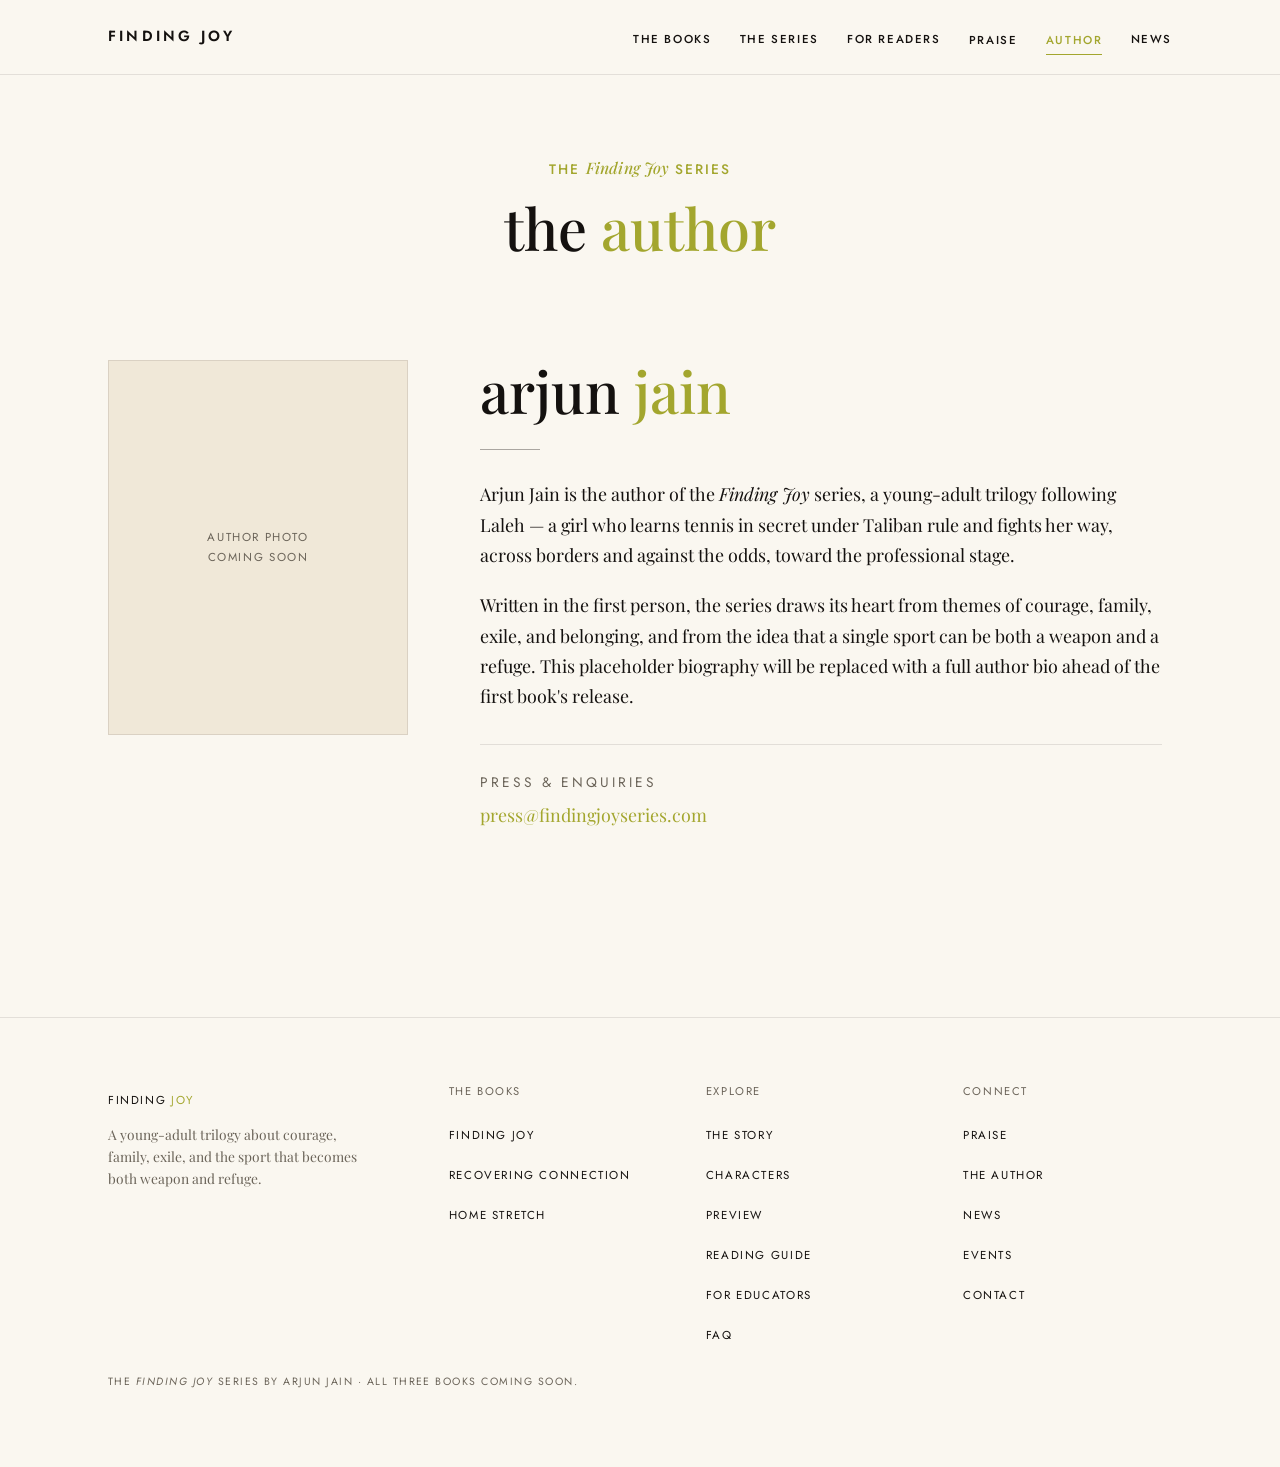
==== commit eba53e22: "Add 7 pages, richer home, grouped nav & multi-column footer New pages: The Story, Characters, Readin" ====
--- a/author.html
+++ b/author.html
@@ -42,10 +42,31 @@
               <li><a href="books/home-stretch.html">Home Stretch</a></li>
             </ul>
           </li>
-          <li class="nav__item"><a class="nav__link" href="sample-chapter.html">Preview</a></li>
+          <li class="nav__item nav__item--has-menu">
+            <button type="button" class="nav__link" data-dropdown-trigger aria-expanded="false" aria-haspopup="true">The Series</button>
+            <ul class="nav__menu">
+              <li><a href="story.html">The Story</a></li>
+              <li><a href="characters.html">Characters</a></li>
+              <li><a href="sample-chapter.html">Preview</a></li>
+            </ul>
+          </li>
+          <li class="nav__item nav__item--has-menu">
+            <button type="button" class="nav__link" data-dropdown-trigger aria-expanded="false" aria-haspopup="true">For Readers</button>
+            <ul class="nav__menu">
+              <li><a href="reading-guide.html">Reading Guide</a></li>
+              <li><a href="educators.html">For Educators</a></li>
+              <li><a href="faq.html">FAQ</a></li>
+            </ul>
+          </li>
           <li class="nav__item"><a class="nav__link" href="praise.html">Praise</a></li>
-          <li class="nav__item"><a class="nav__link" href="author.html" aria-current="page">The Author</a></li>
-          <li class="nav__item"><a class="nav__link" href="news.html">News</a></li>
+          <li class="nav__item"><a class="nav__link" href="author.html" aria-current="page">Author</a></li>
+          <li class="nav__item nav__item--has-menu">
+            <button type="button" class="nav__link" data-dropdown-trigger aria-expanded="false" aria-haspopup="true">News</button>
+            <ul class="nav__menu">
+              <li><a href="news.html">Latest News</a></li>
+              <li><a href="events.html">Events</a></li>
+            </ul>
+          </li>
         </ul>
       </nav>
       <button type="button" class="nav__toggle" data-menu-toggle aria-expanded="false" aria-controls="mobile-menu" aria-label="Open menu">
@@ -65,10 +86,32 @@
           <li><a href="books/home-stretch.html">Home Stretch</a></li>
         </ul>
       </li>
-      <li><a class="mobile-menu__link" href="sample-chapter.html">Preview</a></li>
+      <li>
+        <span class="mobile-menu__link" aria-hidden="true">The Series</span>
+        <ul class="mobile-menu__sub">
+          <li><a href="story.html">The Story</a></li>
+          <li><a href="characters.html">Characters</a></li>
+          <li><a href="sample-chapter.html">Preview</a></li>
+        </ul>
+      </li>
+      <li>
+        <span class="mobile-menu__link" aria-hidden="true">For Readers</span>
+        <ul class="mobile-menu__sub">
+          <li><a href="reading-guide.html">Reading Guide</a></li>
+          <li><a href="educators.html">For Educators</a></li>
+          <li><a href="faq.html">FAQ</a></li>
+        </ul>
+      </li>
       <li><a class="mobile-menu__link" href="praise.html">Praise</a></li>
-      <li><a class="mobile-menu__link" href="author.html">The Author</a></li>
-      <li><a class="mobile-menu__link" href="news.html">News</a></li>
+      <li><a class="mobile-menu__link" href="author.html" aria-current="page">Author</a></li>
+      <li>
+        <span class="mobile-menu__link" aria-hidden="true">News</span>
+        <ul class="mobile-menu__sub">
+          <li><a href="news.html">Latest News</a></li>
+          <li><a href="events.html">Events</a></li>
+        </ul>
+      </li>
+      <li><a class="mobile-menu__link" href="contact.html">Contact</a></li>
     </ul>
   </div>
 
@@ -118,17 +161,42 @@
   </main>
 
   <footer class="footer">
-    <div class="wrap footer__inner">
-      <a class="footer__brand" href="index.html">finding <span class="key">joy</span></a>
-      <ul class="footer__nav">
-        <li><a href="books/finding-joy.html">Finding Joy</a></li>
-        <li><a href="books/recovering-connection.html">Recovering Connection</a></li>
-        <li><a href="books/home-stretch.html">Home Stretch</a></li>
-        <li><a href="sample-chapter.html">Preview</a></li>
-        <li><a href="praise.html">Praise</a></li>
-        <li><a href="author.html">The Author</a></li>
-        <li><a href="news.html">News</a></li>
-      </ul>
+    <div class="wrap">
+      <div class="footer__cols">
+        <div class="footer__col footer__about">
+          <a class="footer__brand" href="index.html">finding <span class="key">joy</span></a>
+          <p>A young-adult trilogy about courage, family, exile, and the sport that becomes both weapon and refuge.</p>
+        </div>
+        <div class="footer__col">
+          <p class="footer__col-title">The Books</p>
+          <ul>
+          <li><a href="books/finding-joy.html">Finding Joy</a></li>
+          <li><a href="books/recovering-connection.html">Recovering Connection</a></li>
+          <li><a href="books/home-stretch.html">Home Stretch</a></li>
+          </ul>
+        </div>
+        <div class="footer__col">
+          <p class="footer__col-title">Explore</p>
+          <ul>
+          <li><a href="story.html">The Story</a></li>
+          <li><a href="characters.html">Characters</a></li>
+          <li><a href="sample-chapter.html">Preview</a></li>
+          <li><a href="reading-guide.html">Reading Guide</a></li>
+          <li><a href="educators.html">For Educators</a></li>
+          <li><a href="faq.html">FAQ</a></li>
+          </ul>
+        </div>
+        <div class="footer__col">
+          <p class="footer__col-title">Connect</p>
+          <ul>
+          <li><a href="praise.html">Praise</a></li>
+          <li><a href="author.html">The Author</a></li>
+          <li><a href="news.html">News</a></li>
+          <li><a href="events.html">Events</a></li>
+          <li><a href="contact.html">Contact</a></li>
+          </ul>
+        </div>
+      </div>
       <p class="footer__meta">The <em>Finding Joy</em> series by Arjun Jain · All three books coming soon.</p>
     </div>
   </footer>
--- a/assets/css/styles.css
+++ b/assets/css/styles.css
@@ -952,3 +952,280 @@
   }
   .js .reveal { opacity: 1; transform: none; }
 }
+
+/* ============================================================
+   24. LONG-FORM PROSE (story, educators, contact)
+   ============================================================ */
+.prose { max-width: 42rem; margin-inline: auto; }
+.prose > * + * { margin-top: 1.2em; }
+.prose h2 {
+  font-family: var(--serif);
+  text-transform: lowercase;
+  font-size: var(--step-2);
+  color: var(--ink);
+  margin-top: 2.4rem;
+}
+.prose h2 .key { color: var(--olive); }
+.prose h3 {
+  font-family: var(--sans);
+  text-transform: uppercase;
+  letter-spacing: var(--track-tight);
+  font-size: var(--step--1);
+  color: var(--muted);
+  margin-top: 1.8rem;
+}
+.prose p { color: var(--ink); }
+.prose .lead-in::first-letter {
+  font-family: var(--serif);
+  font-size: 3.2em;
+  line-height: 0.8;
+  float: left;
+  color: var(--olive);
+  padding: 0.05em 0.12em 0 0;
+}
+
+/* ============================================================
+   25. THEMES / FEATURE GRID
+   ============================================================ */
+.theme-grid {
+  display: grid;
+  grid-template-columns: repeat(4, 1fr);
+  gap: clamp(1.25rem, 3vw, 2.5rem);
+}
+.theme {
+  text-align: center;
+  padding-top: 1.4rem;
+  border-top: 1px solid var(--olive);
+}
+.theme__label {
+  font-family: var(--serif);
+  text-transform: lowercase;
+  font-size: var(--step-1);
+  color: var(--ink);
+}
+.theme__label .key { color: var(--olive); }
+.theme__text {
+  font-size: var(--step--1);
+  color: var(--muted);
+  margin-top: 0.5rem;
+  line-height: 1.55;
+}
+@media (max-width: 760px) { .theme-grid { grid-template-columns: repeat(2, 1fr); } }
+@media (max-width: 420px) { .theme-grid { grid-template-columns: 1fr; } }
+
+/* ============================================================
+   26. FACTS BAND (home)
+   ============================================================ */
+.facts {
+  display: flex;
+  flex-wrap: wrap;
+  justify-content: center;
+  align-items: center;
+  gap: clamp(1rem, 4vw, 3.5rem);
+  text-align: center;
+}
+.fact__num {
+  font-family: var(--serif);
+  font-size: var(--step-3);
+  color: var(--olive);
+  line-height: 1;
+  display: block;
+}
+.fact__label {
+  font-family: var(--sans);
+  text-transform: uppercase;
+  letter-spacing: var(--track-tight);
+  font-size: 0.7rem;
+  color: var(--muted);
+  margin-top: 0.5rem;
+}
+
+/* ============================================================
+   27. CHARACTERS
+   ============================================================ */
+.character-grid {
+  display: grid;
+  grid-template-columns: repeat(auto-fit, minmax(260px, 1fr));
+  gap: clamp(1.25rem, 3vw, 2rem);
+}
+.character {
+  border: 1px solid var(--ink-10);
+  padding: clamp(1.5rem, 3vw, 2.2rem);
+  background: var(--ivory);
+}
+.character__initial {
+  font-family: var(--serif);
+  font-size: 3rem;
+  line-height: 1;
+  color: var(--olive);
+}
+.character__name {
+  font-family: var(--serif);
+  text-transform: lowercase;
+  font-size: var(--step-1);
+  color: var(--ink);
+  margin-top: 0.4rem;
+}
+.character__role {
+  font-family: var(--sans);
+  text-transform: uppercase;
+  letter-spacing: var(--track-tight);
+  font-size: 0.68rem;
+  color: var(--muted);
+  margin-top: 0.4rem;
+}
+.character__blurb { font-size: var(--step--1); color: var(--ink); margin-top: 1rem; line-height: 1.6; }
+
+/* ============================================================
+   28. FAQ (native <details> accordion)
+   ============================================================ */
+.qa { max-width: 46rem; margin-inline: auto; }
+.qa__item { border-bottom: 1px solid var(--ink-10); }
+.qa__item[open] { background: linear-gradient(180deg, rgba(163,166,46,0.05), transparent); }
+.qa__q {
+  list-style: none;
+  cursor: pointer;
+  padding: 1.3rem 2.5rem 1.3rem 0;
+  position: relative;
+  font-family: var(--serif);
+  font-size: var(--step-1);
+  color: var(--ink);
+}
+.qa__q::-webkit-details-marker { display: none; }
+.qa__q::after {
+  content: "+";
+  position: absolute;
+  right: 0.2rem; top: 50%;
+  transform: translateY(-50%);
+  font-family: var(--sans);
+  font-size: 1.5rem;
+  color: var(--olive);
+  transition: transform 0.2s ease;
+}
+.qa__item[open] .qa__q::after { content: "\2013"; }
+.qa__q:hover { color: var(--olive); }
+.qa__a { padding: 0 0 1.5rem; color: var(--muted); }
+.qa__a p { margin: 0 0 0.8em; }
+
+/* ============================================================
+   29. DISCUSSION QUESTIONS (reading guide)
+   ============================================================ */
+.discussion { max-width: 44rem; margin-inline: auto; list-style: none; counter-reset: q; padding: 0; }
+.discussion li {
+  counter-increment: q;
+  position: relative;
+  padding: 1.3rem 0 1.3rem 3.2rem;
+  border-bottom: 1px solid var(--ink-10);
+  font-family: var(--serif);
+  font-size: var(--step-1);
+  color: var(--ink);
+  line-height: 1.5;
+}
+.discussion li::before {
+  content: counter(q, decimal-leading-zero);
+  position: absolute;
+  left: 0; top: 1.5rem;
+  font-family: var(--sans);
+  font-size: 0.8rem;
+  letter-spacing: 0.1em;
+  color: var(--olive);
+}
+
+/* ============================================================
+   30. INFO / DEFINITION ROWS (educators, contact)
+   ============================================================ */
+.deflist { max-width: 44rem; margin-inline: auto; }
+.deflist__row {
+  display: grid;
+  grid-template-columns: 200px 1fr;
+  gap: 1.5rem;
+  padding: 1.4rem 0;
+  border-bottom: 1px solid var(--ink-10);
+}
+.deflist__term {
+  font-family: var(--sans);
+  text-transform: uppercase;
+  letter-spacing: var(--track-tight);
+  font-size: var(--step--1);
+  color: var(--olive);
+}
+.deflist__desc { color: var(--ink); }
+.deflist__desc p { margin: 0 0 0.6em; }
+@media (max-width: 620px) {
+  .deflist__row { grid-template-columns: 1fr; gap: 0.4rem; }
+}
+
+/* ============================================================
+   31. CALLOUT BAND
+   ============================================================ */
+.band {
+  background: #f3ecdd;
+  text-align: center;
+}
+.band--ink { background: var(--ink); }
+.band--ink .section-head__title, .band--ink .band__title { color: var(--ivory); }
+.band--ink .lead, .band--ink p { color: rgba(250,247,240,0.8); }
+.band--ink .btn { color: var(--ivory); border-color: var(--ivory); }
+.band--ink .btn:hover { background: var(--ivory); color: var(--ink); }
+.band__title {
+  font-family: var(--serif);
+  text-transform: lowercase;
+  font-size: var(--step-2);
+  color: var(--ink);
+}
+.band__title .key { color: var(--olive); }
+
+/* Empty state (events) */
+.empty-state {
+  text-align: center;
+  max-width: 40ch;
+  margin-inline: auto;
+  padding-block: clamp(2rem, 6vw, 4rem);
+}
+.empty-state__mark {
+  font-family: var(--serif);
+  font-size: var(--step-3);
+  color: var(--olive);
+  line-height: 1;
+}
+
+/* ============================================================
+   32. MULTI-COLUMN FOOTER
+   ============================================================ */
+.footer__cols {
+  display: grid;
+  grid-template-columns: 1.4fr repeat(3, 1fr);
+  gap: clamp(1.5rem, 4vw, 3rem);
+}
+.footer__col-title {
+  font-family: var(--sans);
+  text-transform: uppercase;
+  letter-spacing: var(--track-tight);
+  font-size: 0.7rem;
+  color: var(--muted);
+  margin-bottom: 1rem;
+}
+.footer__col ul { list-style: none; margin: 0; padding: 0; }
+.footer__col li { margin-bottom: 0.6rem; }
+.footer__col a {
+  font-family: var(--sans);
+  text-transform: uppercase;
+  letter-spacing: var(--track-tight);
+  font-size: 0.72rem;
+  color: var(--ink);
+}
+.footer__col a:hover { color: var(--olive); text-decoration: none; }
+.footer__about .footer__brand { display: inline-block; margin-bottom: 0.8rem; }
+.footer__about p {
+  font-size: var(--step--1);
+  color: var(--muted);
+  max-width: 32ch;
+  line-height: 1.6;
+}
+@media (max-width: 820px) {
+  .footer__cols { grid-template-columns: 1fr 1fr; }
+  .footer__about { grid-column: 1 / -1; }
+}
+@media (max-width: 460px) {
+  .footer__cols { grid-template-columns: 1fr; }
+}
